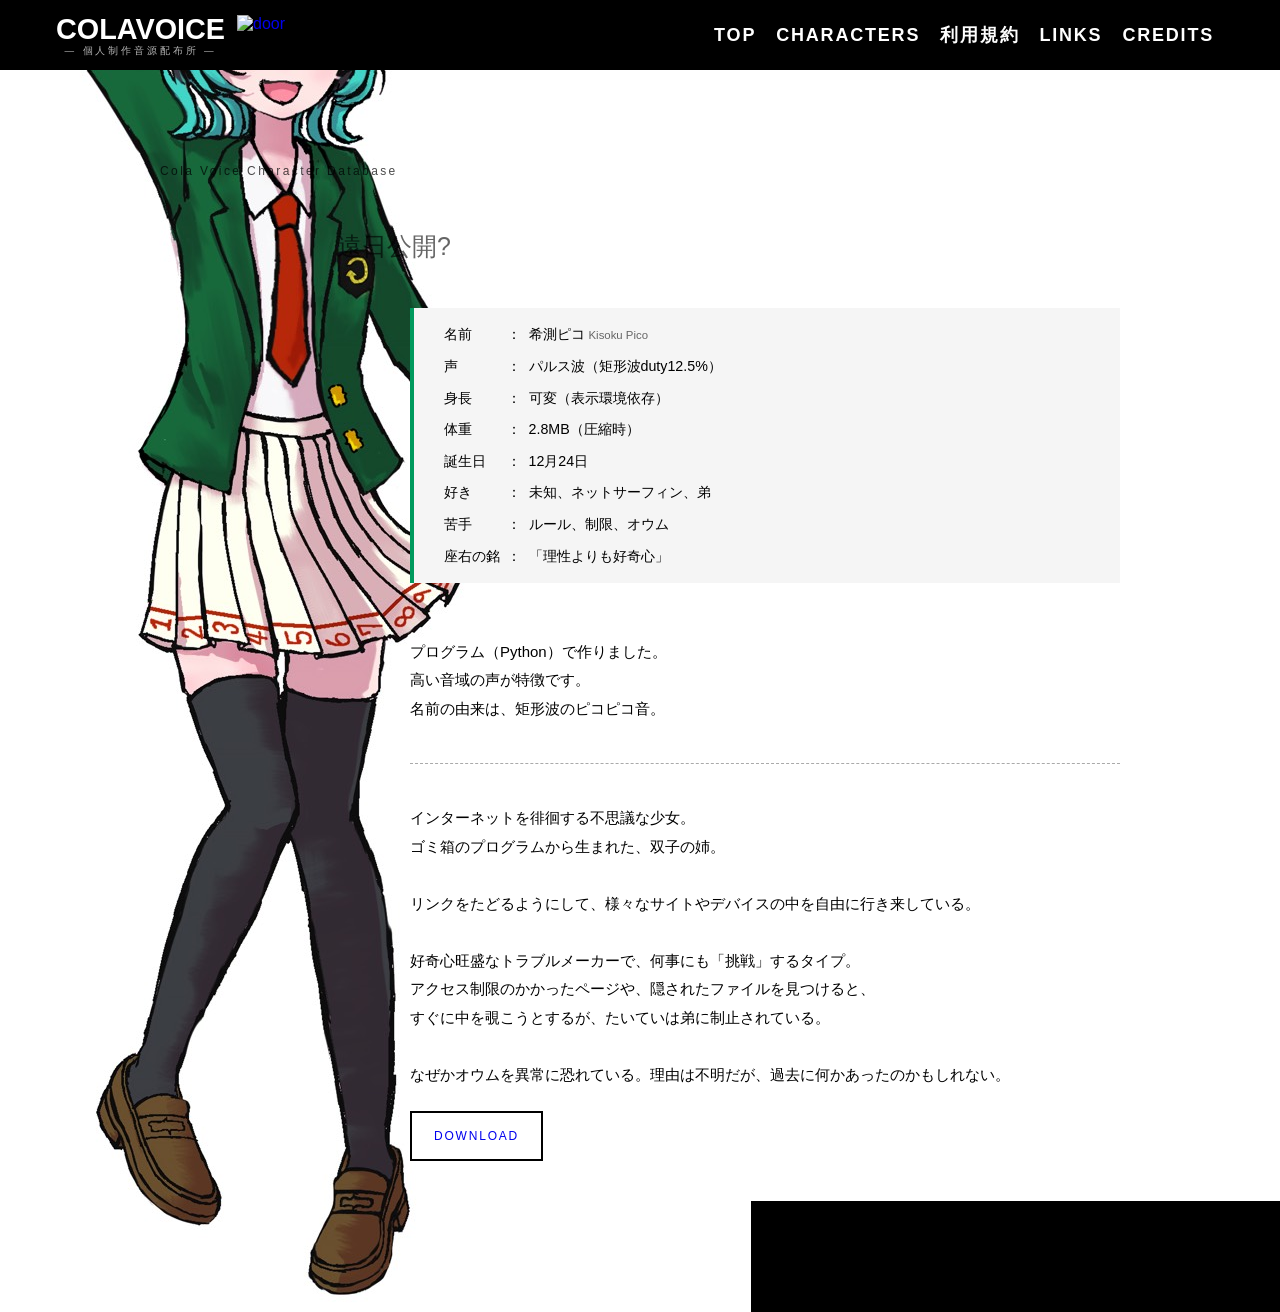
==== characters.html @ f5802f95 "Update characters.html" ====
<!DOCTYPE html>
<html lang="ja">
<head>
  <meta charset="UTF-8">
  <title>キャラクター | COLAVOICE</title>
  <meta name="viewport" content="width=device-width, initial-scale=1.0">
  <link rel="stylesheet" href="index.css">
  <link rel="icon" href="images/favicon.ico">
</head>

<body>


<div id="header"></div>

<main class="content">
<section>
  <div class="page-title">
    <h2>CHARACTERS</h2>
    <p class="page-sub">Cola Voice Character Database</p>
  </div>

  <!-- 選択ボタン -->
  <div class="char-buttons">
    <span class="char-btn" data-target="pico">希測ピコ</span>
    <!-- <span class="char-btn" data-target="atto">希測アト</span> -->
    <span class="char-btn" data-target="itsuki">遠日公開?</span>
  </div>

  <!-- ピコ -->
  <div class="char-detail" id="pico">
    <div class="char-layout">
      <div class="char-image">
        <img src="images/pico.jpg" alt="ピコ" class="char-img">
      </div>
      <div class="char-text">
        <div class="profile">
          <div class="label">名前</div><div class="colon">：</div><div>希測ピコ<span class="reading">Kisoku Pico</span></div>

          <div class="label">声</div><div class="colon">：</div><div>パルス波（矩形波duty12.5%）</div>

          <div class="label">身長</div><div class="colon">：</div><div>可変（表示環境依存）</div>

          <div class="label">体重</div><div class="colon">：</div><div>2.8MB（圧縮時）</div>

          <div class="label">誕生日</div><div class="colon">：</div><div>12月24日</div>

          <div class="label">好き</div><div class="colon">：</div><div>未知、ネットサーフィン、弟</div>

          <div class="label">苦手</div><div class="colon">：</div><div>ルール、制限、オウム</div>

          <div class="label">座右の銘</div><div class="colon">：</div><div>「理性よりも好奇心」</div>
        </div>

        <p><br>
          プログラム（Python）で作りました。<br>
          高い音域の声が特徴です。<br>
          名前の由来は、矩形波のピコピコ音。

          <hr class="separator">
          インターネットを徘徊する不思議な少女。<br>
          ゴミ箱のプログラムから生まれた、双子の姉。<br><br>

          リンクをたどるようにして、様々なサイトやデバイスの中を自由に行き来している。<br><br>

          好奇心旺盛なトラブルメーカーで、何事にも「挑戦」するタイプ。<br>
          アクセス制限のかかったページや、隠されたファイルを見つけると、<br>
          すぐに中を覗こうとするが、たいていは弟に制止されている。<br><br>

          なぜかオウムを異常に恐れている。理由は不明だが、過去に何かあったのかもしれない。<br>
        </p>

        <a href="#">DOWNLOAD</a>
      </div>
    </div>
  </div>

  <!-- アト -->
  <div class="char-detail" id="atto">
    <div class="char-layout">
      <div class="char-image">
        image here
      </div>
      <div class="char-text">
        <div class="profile">
          
          <div class="label">名前</div><div class="colon">：</div><div>希測アト<span class="reading">Kisoku Atto</span></div>

          <div class="label">声</div><div class="colon">：</div><div>加工矩形波</div>

          <div class="label">身長</div><div class="colon">：</div><div>可変（表示環境依存）</div>

          <div class="label">体重</div><div class="colon">：</div><div>未定</div>

          <div class="label">誕生日</div><div class="colon">：</div><div>◯月◯日</div>

          <div class="label">好き</div><div class="colon">：</div><div>不変、引きこもり、姉</div>

          <div class="label">苦手</div><div class="colon">：</div><div>慣れないこと、クソコード</div>

          <div class="label">座右の銘</div><div class="colon">：</div><div>「やる後悔よりやらない後悔」</div>
          
        </div>

        <p><br>
          新たな母音と、<br>
          ピコのときに作った子音を再利用して制作中。<br>

          <hr class="separator">
          インターネットに存在する不思議な少年。<br>
          没になり、放置されていたコードから生まれた存在。<br><br>

          リンクをたどるようにして、様々なサイトやデバイスの中を自由に行き来できる。<br><br>

          基本的に自分から行動しない性格で、ピコのサポート役。<br>
          普段は何もせずメモリの奥で眠っているが、<br>
          頻繁に姉の「例外」な行動で無理やり表に出される。<br>
          内心少しだけそれを待っているらしい。
        </p>

        <a href="#">DOWNLOAD</a>
      </div>
    </div>
  </div>

  <!-- 作成中 -->
  <div class="char-detail" id="itsuki">
    <div class="char-layout">
      <div class="char-image">
        Coming someday?
      </div>
      <div class="char-text">
          Coming someday?
      <!-- <div class="char-text">
        <div class="profile">
          <div class="label">名前</div><div class="colon">：</div><div>音月<span class="reading">Itsuki</span></div>

          <div class="label">身長</div><div class="colon">：</div><div>90cm</div>

          <div class="label">体重</div><div class="colon">：</div><div>30kg</div>

          <div class="label">誕生日</div><div class="colon">：</div><div>1月1日</div>

          <div class="label">好きなもの</div><div class="colon">：</div><div>オウム　希測姉弟</div>

          <div class="label">嫌いなもの</div><div class="colon">：</div><div>運動</div>

          <div class="label">座右の銘</div><div class="colon">：</div><div>神のみそ汁</div>
        </div>

        <p><br>
          私cracksyの声の母音と、<br>
          人工子音を結合して制作中。<br>

          <hr class="separator">

          ただの少年。<br>
          希測姉弟が生まれた没プログラムの作成者。<br>
          あと一応二人の保護者。<br><br>

          なぜかオウムを信仰しており、鯖を捧げている。<br>
          
          二人のことを画面越しに見守ってる。<br><br>
        </p>

        <a href="#">DOWNLOAD</a> -->
      </div>
    </div>
  </div>

</section>
</main>

<div id="footer"></div>

<script src="commons/common.js"></script>
<script>
const buttons = document.querySelectorAll(".char-btn");
const details = document.querySelectorAll(".char-detail");

buttons.forEach(btn => {
  btn.addEventListener("click", () => {
    const targetId = btn.dataset.target;

    details.forEach(d => d.style.display = "none");
    document.getElementById(targetId).style.display = "block";

    buttons.forEach(b => b.classList.remove("active"));
    btn.classList.add("active");
  });
});

document.getElementById("pico").style.display = "block";
buttons[0].classList.add("active");
</script>

</body>
</html>
---- index.css ----
@font-face {
  font-family: "HackGen";
  src: url("fonts/HackGen-Regular.woff2") format("woff2");
  font-weight: 400;
  font-style: normal;
}

@font-face {
  font-family: "HackGen";
  src: url("fonts/HackGen-Bold.woff2") format("woff2");
  font-weight: 700;
  font-style: normal;
}



* {
  margin: 0;
  cursor: auto;
}

/* オーバースクロール時に裏側（html）の白が見えないようにする。
   本文は白のままにしたいため `html` を黒、`body` を白に分けて指定します。 */
html {
  background-color: #000; /* 裏側（オーバースクロールで見える層）を黒に */
  min-height: 100vh;
}

body {
  background-color: #fff; /* ページ本文は白を維持 */
  overscroll-behavior-x: none;
  font-family:
    "HackGen",
    sans-serif;
}

header {
  position: fixed;
  top: 0;
  left: 0;
  right: 0;
  width: 100%;
  height: 70px;
  color: white;
  background-color: black;
  z-index: 1000;
}

footer {
  bottom: 0;
  left:0;
  right:0;
  width: 100%;
  padding: 6px 0;
  text-align: center;
  background: black;
  color: white;
  font-size: 14px;
}

main {
  padding: 90px 16px 40px;
  margin-top: 70px;
}

.content {
  max-width: 960px;   /* ← 右が空かない */
  margin: 0 auto;     /* 中央寄せ */
  line-height: 1.9;
  font-size: 15px;
}

.nav {
  display: flex;
  align-items: center;       /* 縦中央 */
  justify-content: space-between; /* ← ここが重要 */  /* 横中央 */
  height: 100%;              /* liの高さを継承 */
  padding: 0 16px;  
}

.title-wrap{
  display:flex;
  align-items:center;
}

.site-title {
  display: flex;
  flex-direction: column;
  line-height: 1.1;
  margin-left:40px;
  color:#FFFFFF;
}

.site-title .main {
  font-size: 1.8rem;
  font-weight: bold;
}

a {
  cursor:pointer;
  text-decoration: none;   /* 下線を消す */
}

/* 例外 */
.site-title .label a{
  cursor:auto;
}

.site-title .main a ,
.site-title .main a:visited {
  color: inherit;          /* 訪問済みでも色を変えない */
}

a.link,
a.link:visited {
  font-size: 0.8rem;
  text-decoration: underline;
  color: #019e91fa;
}


.site-title .sub {
  font-size: 0.6rem;
  opacity: 0.7;
  letter-spacing:0.3em;
  text-align: center;
}

/* サイトタイトル横の隠しボタン */
.label{
  display:flex;
  margin-left: 12px;
  align-items:center;
}

.label a img{
  display:block;
  height:40px;
  width:auto;
  object-fit:contain;
}

.menu {
  display: flex;     /* 横並び */
  list-style: none;
  font-size: 18px;
  margin: 0;
  padding: 20px 30px;
  justify-content: flex-end;
  text-align: center;
}

.menu li {
  margin-right: 20px;
  display: flex;
  align-items: center;
}

.menu li img {
  display: block;
  height: 30px;
  width: auto;
  object-fit: contain;
}

.menu a {
  color: white;
  font-weight: bold;
  text-decoration: none;
  letter-spacing: 0.1em;
  cursor: pointer;
}

.menu a:hover {
  color: #ffeb3b;
}

.menu-btn {
  font-family: "JetBrains Mono", "Fira Code";
  background: none;
  border: none;
  color:#FFFFFF;

  pointer-events: none; 
  display: none;
  align-items: center;
  justify-content: space-between;
  gap: 0.6em;  /* ← 左右に分かれる余白を確保 */
}

.menu-btn .var {
  display:none;
  font-size: 0.75em;
  font-weight: bold;
  opacity: 0.8;
  letter-spacing: 0.1em;
  margin-right: 0.1em;
}

.menu-btn .op {
  display:none;
  font-weight: bold;
  font-size: 2.5em;
  cursor: pointer;
  pointer-events: auto; 
}



.page-title {
  margin-bottom: 2em;
}

.page-title h2 {
  font-size: 28px;
  letter-spacing: 0.15em;
  margin-bottom: 0.6em;
}

.page-sub {
  font-size: 12px;
  opacity: 0.7;
  letter-spacing: 0.2em;
}

.news {
  margin-top: 60px;
  padding-top: 20px;
  border-top: 1px solid #444;
}

.news h2 {
  font-size: 1.4rem;
  margin-bottom: 15px;
}

.news-list {
  list-style: none;
  padding: 0;
}

.news-list li {
  margin-bottom: 10px;
  font-size: 0.95rem;
}

.news-list time {
  color: #888;
  margin-right: 10px;
}


.char-buttons {
  display: flex;
  gap: 1em;
  margin-top: 1.5em;
  margin-bottom: 1.5em;
  flex-wrap: nowrap;        /* 折り返さない */
  overflow-x: auto;        /* 横スクロール */
  white-space: nowrap;

  -webkit-overflow-scrolling: touch; /* iOS 慣性 */
}


.char-btn {
  font-size:25px;
  padding: 0.4em 0.8em;
  cursor: pointer;
  user-select: none;
  transition: color 0.2s;
  color: #000000;  /* 通常文字色 */
  background: none; /* 背景なし */
  border: none;     /* 枠もなし */
  border-bottom: 2px solid transparent; /* 通常は見えない */
  padding-bottom: 6px;                  /* 線との距離を確保 */
  transition: border-color 0.2s;
}



.char-btn:hover {
   /* ホバー時の色 */
   background: #EFEFEF;
}

.char-btn.active {
  border-bottom-color: currentColor;
}

.char-detail {
  display: none;
  margin-top: 2em;
}

/* 画像＋テキスト */
.char-layout {
  display: flex;
  gap: 28px;
  align-items: flex-start;
}

/* 画像スペース */
.char-image {
  width: 220px;
  min-width: 220px;
  height: 300px;
  background: #eaeaea;
  border: 1px dashed #aaa;
  display: flex;
  align-items: center;
  justify-content: center;
  font-size: 12px;
  color: #666;
}
.char-detail a {
  display: inline-block;
  margin-top: 1.8em;
  padding: 12px 22px;
  font-size: 12px;
  letter-spacing: 0.15em;
  text-decoration: none;
  border: 2px solid #000;
  transition: all 0.2s ease;
}

.char-detail a:hover {
  background: #000;
  color: #fff;
  transform: translateY(-5px);
}

.char-name {
  font-family: monospace;
  font-size: 2.0em;
  font-weight: bold;
  margin-bottom: 0.6em;
}

/* テキスト */
.char-text {
  flex: 1;
  min-width: 0;
}


.profile {
  display: grid;
  grid-template-columns: max-content 1em 1fr;
  row-gap: 6px;
  column-gap: 0.5em;
  background: #f5f5f5;
  padding: 14px 18px;
  margin-bottom: 1.8em;
  border-left: 4px solid #000;
  font-family: sans-serif;
  font-size: 0.95em;
  line-height: 1.8;
}

.label {
  text-align: left;
}

.colon {
  text-align: center;
}
#pico .profile {
  border-left-color: #009A5D;
}

#atto .profile {
  border-left-color: #93b000;
}

.reading {
  font-size: 0.8em;
  color: #666;
  margin-left: 4px;
}

.char-btn[data-target="itsuki"]{
  opacity:0.6;
}
.char-btn[data-target="pico"].active {
  color: #009A5D;
}

.char-btn[data-target="atto"].active {
  color: #93b000;
}

.note {
  font-size: 0.9em;
  color: #666;
}

h4.allow {
  font-size: 1.0em;
  color: #002ea1;
}

h4.disallow {
  font-size: 1.0em;
  color: #960000;
}


.image-center {
  text-align: center;
  margin-top: 10em;
  margin-bottom: 2em;
}

.reference-sites {
  list-style: disc;
  padding-left: 1.5em;
}

.reference-sites a{
  cursor:pointer;
}


@media (max-width: 800px) {
  header {
    height: 60px;
  }
    
  .site-title{
    margin-left:20px;
  }
  .site-title .main{
    font-size: 1.0rem;
  }
  .site-title .sub{
    display:none;
  }
    
  .menu {
    display: none;
  }

  .menu-btn{
    display: flex;
  }
  .menu-btn .var{
    display: flex;
  }

  .menu-btn .op{
    display: block;
  }
  .menu.show {
    display: flex;           /* 縦並びにする場合 */
    flex-direction: column;
    position: absolute;
    top: 60px;               /* ヘッダー下に表示 */
    right: 12px;
    background: #000;
    padding: 10px 16px;
    border-radius: 4px;
    z-index: 1001;
  }

  .menu.show li {
    margin: 8px 0;
  }

  main{
    padding: 70px 12px 32px;
  }

  .content {
    font-size: 14px;
  }

  .char-layout {
    flex-direction: column;
    gap: 16px;
  }

  .char-image {
    width: 100%;
    min-width: 0;
    height: 240px;
  }

  .char-btn {
    font-size: 18px;
  }
}

.separator {
  border: none;
  border-top: 1px dashed #aaa;
  margin: 40px 0;
}

h3 {
  margin-top: 2em;
  margin-bottom: 0.8em;
}

h3 span {
  border-bottom: 1px solid #000;
}

h4 {
  margin: 30px 0 5px 0;
}
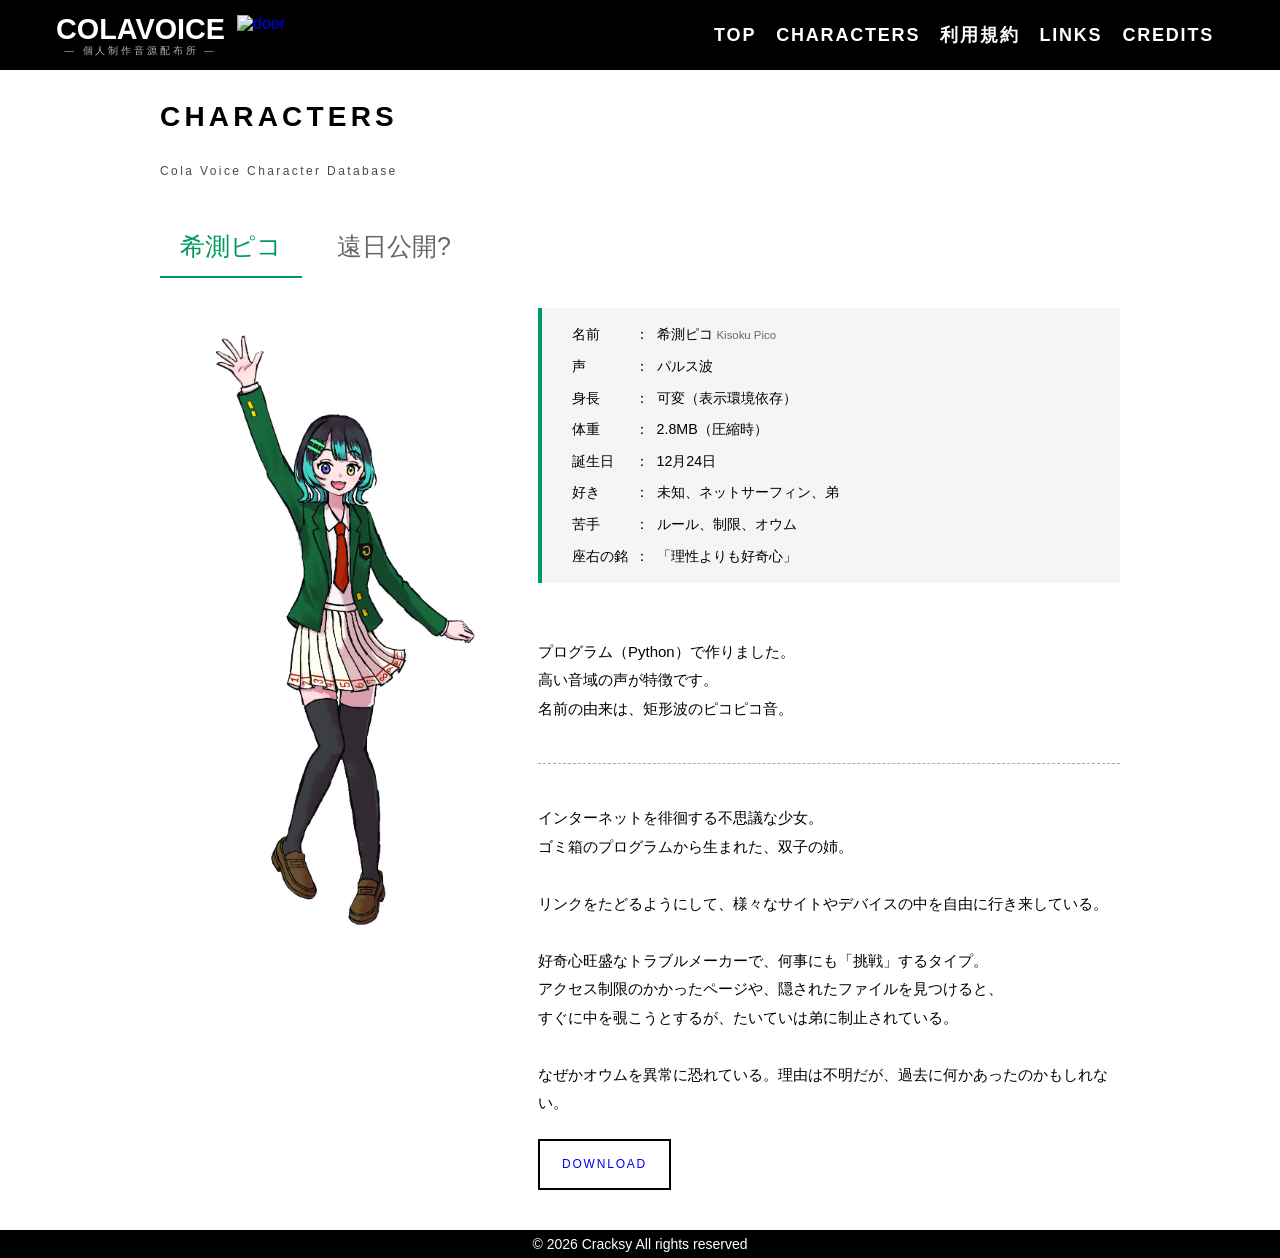
==== commit 3d6bd4af: "Update characters.html" ====
--- a/characters.html
+++ b/characters.html
@@ -37,7 +37,7 @@
         <div class="profile">
           <div class="label">名前</div><div class="colon">：</div><div>希測ピコ<span class="reading">Kisoku Pico</span></div>
 
-          <div class="label">声</div><div class="colon">：</div><div>パルス波（矩形波duty12.5%）</div>
+          <div class="label">声</div><div class="colon">：</div><div>パルス波</div>
 
           <div class="label">身長</div><div class="colon">：</div><div>可変（表示環境依存）</div>
 
--- a/index.css
+++ b/index.css
@@ -302,17 +302,17 @@
 
 /* 画像スペース */
 .char-image {
-  width: 220px;
+  width: 350px;
   min-width: 220px;
-  height: 300px;
-  background: #eaeaea;
-  border: 1px dashed #aaa;
-  display: flex;
-  align-items: center;
-  justify-content: center;
-  font-size: 12px;
-  color: #666;
-}
+  height: 700px;
+  display: block;
+}
+
+.char-img {
+  max-width: 100%;
+  height: auto;
+}
+
 .char-detail a {
   display: inline-block;
   margin-top: 1.8em;
@@ -373,6 +373,8 @@
   border-left-color: #93b000;
 }
 
+
+
 .reading {
   font-size: 0.8em;
   color: #666;
@@ -476,14 +478,22 @@
   }
 
   .char-layout {
+    display: flex;
     flex-direction: column;
-    gap: 16px;
   }
 
   .char-image {
+    width: 50%;
+    min-width: 0;
+    height: auto;
+    overflow: hidden;
+    justify-content: center;
+  }
+
+  .char-img {
     width: 100%;
-    min-width: 0;
-    height: 240px;
+    height: 100%;
+    object-fit: contain;
   }
 
   .char-btn {
@@ -508,4 +518,4 @@
 
 h4 {
   margin: 30px 0 5px 0;
-}+}
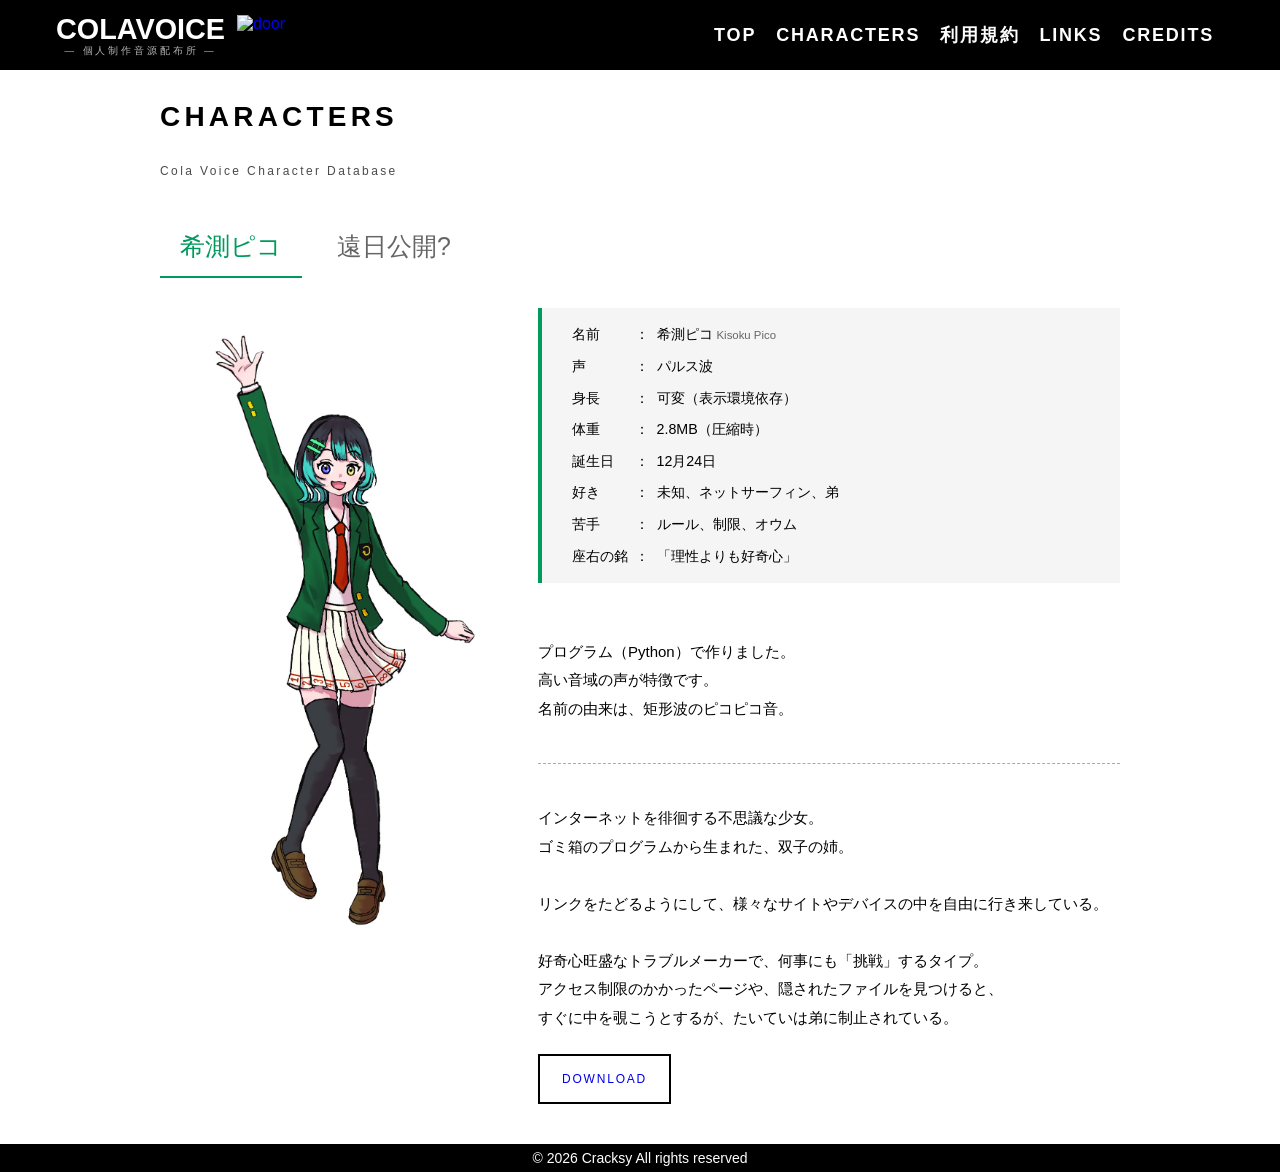
==== commit 5744b0d6: "Update characters.html" ====
--- a/characters.html
+++ b/characters.html
@@ -65,12 +65,10 @@
 
           好奇心旺盛なトラブルメーカーで、何事にも「挑戦」するタイプ。<br>
           アクセス制限のかかったページや、隠されたファイルを見つけると、<br>
-          すぐに中を覗こうとするが、たいていは弟に制止されている。<br><br>
-
-          なぜかオウムを異常に恐れている。理由は不明だが、過去に何かあったのかもしれない。<br>
+          すぐに中を覗こうとするが、たいていは弟に制止されている。<br>
         </p>
 
-        <a href="#">DOWNLOAD</a>
+        <a href="voice_sources/希測ピコver1.0.0.zip">DOWNLOAD</a>
       </div>
     </div>
   </div>
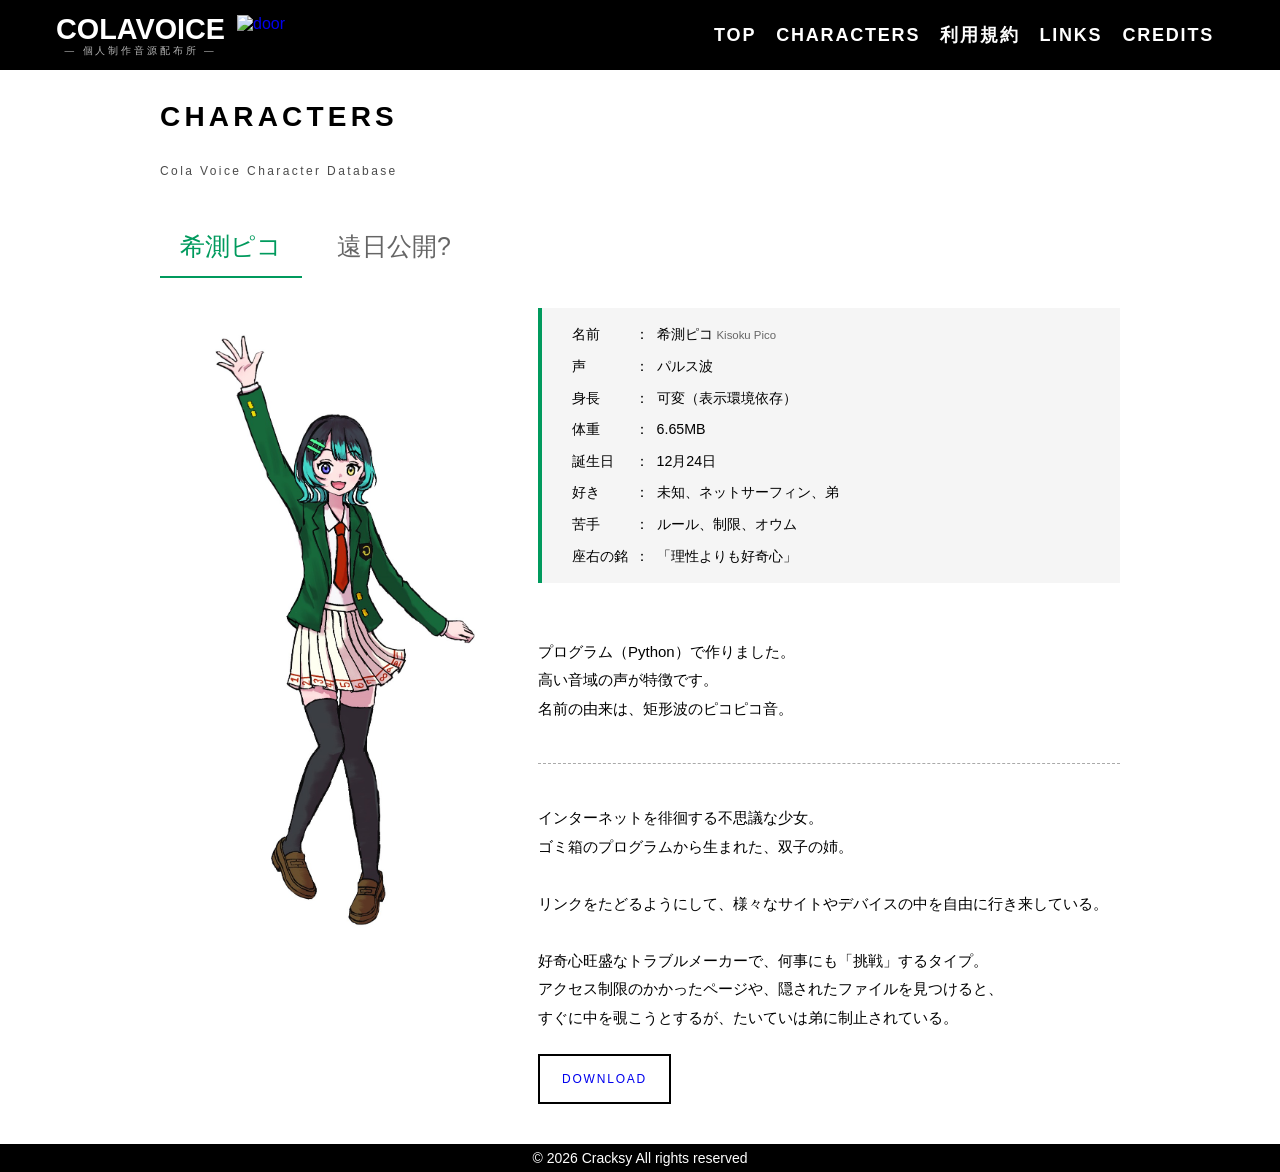
==== commit b561bc79: "Update characters.html" ====
--- a/characters.html
+++ b/characters.html
@@ -41,7 +41,7 @@
 
           <div class="label">身長</div><div class="colon">：</div><div>可変（表示環境依存）</div>
 
-          <div class="label">体重</div><div class="colon">：</div><div>2.8MB（圧縮時）</div>
+          <div class="label">体重</div><div class="colon">：</div><div>6.65MB</div>
 
           <div class="label">誕生日</div><div class="colon">：</div><div>12月24日</div>
 
--- a/index.css
+++ b/index.css
@@ -483,7 +483,7 @@
   }
 
   .char-image {
-    width: 50%;
+    width: 100%;
     min-width: 0;
     height: auto;
     overflow: hidden;
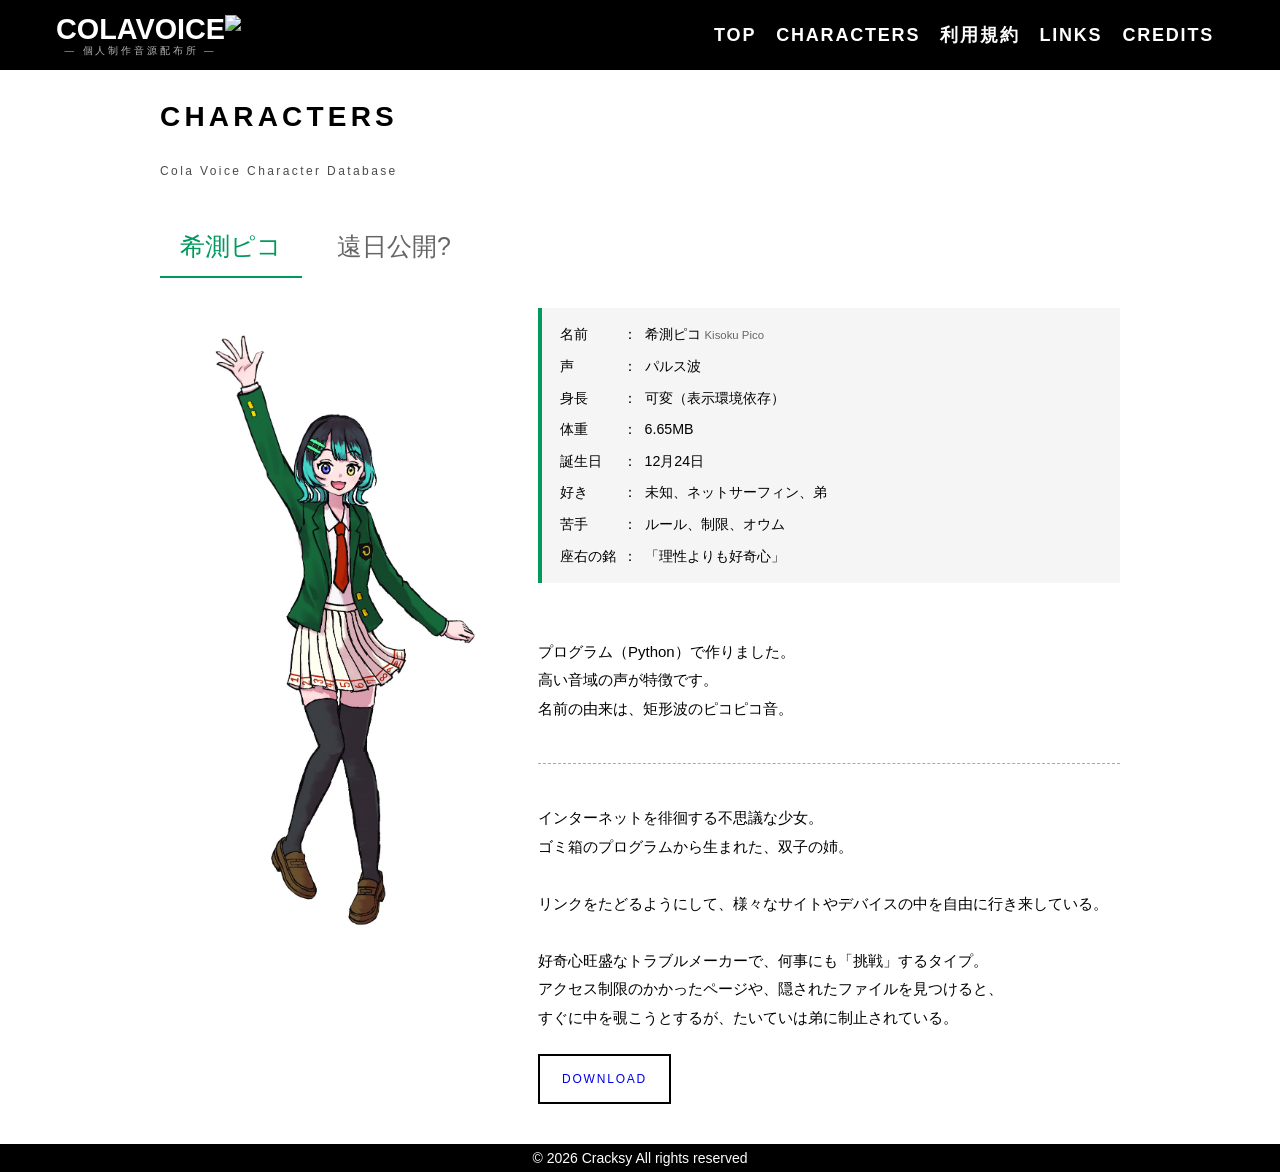
==== commit cef22103: "Update characters.html" ====
--- a/characters.html
+++ b/characters.html
@@ -68,7 +68,7 @@
           すぐに中を覗こうとするが、たいていは弟に制止されている。<br>
         </p>
 
-        <a href="voice_sources/希測ピコver1.0.0.zip">DOWNLOAD</a>
+        <a href="voice_sources/希測ピコver1.0.1.zip">DOWNLOAD</a>
       </div>
     </div>
   </div>
--- a/index.css
+++ b/index.css
@@ -101,10 +101,6 @@
   text-decoration: none;   /* 下線を消す */
 }
 
-/* 例外 */
-.site-title .label a{
-  cursor:auto;
-}
 
 .site-title .main a ,
 .site-title .main a:visited {
@@ -126,14 +122,8 @@
   text-align: center;
 }
 
-/* サイトタイトル横の隠しボタン */
-.label{
-  display:flex;
-  margin-left: 12px;
-  align-items:center;
-}
-
-.label a img{
+
+.label img{
   display:block;
   height:40px;
   width:auto;
@@ -221,6 +211,15 @@
   font-size: 12px;
   opacity: 0.7;
   letter-spacing: 0.2em;
+}
+
+
+.colavoice_icon img {
+  display: block;
+  padding: 20px;
+  margin: auto;
+  width: 80%;
+  height: auto;
 }
 
 .news {
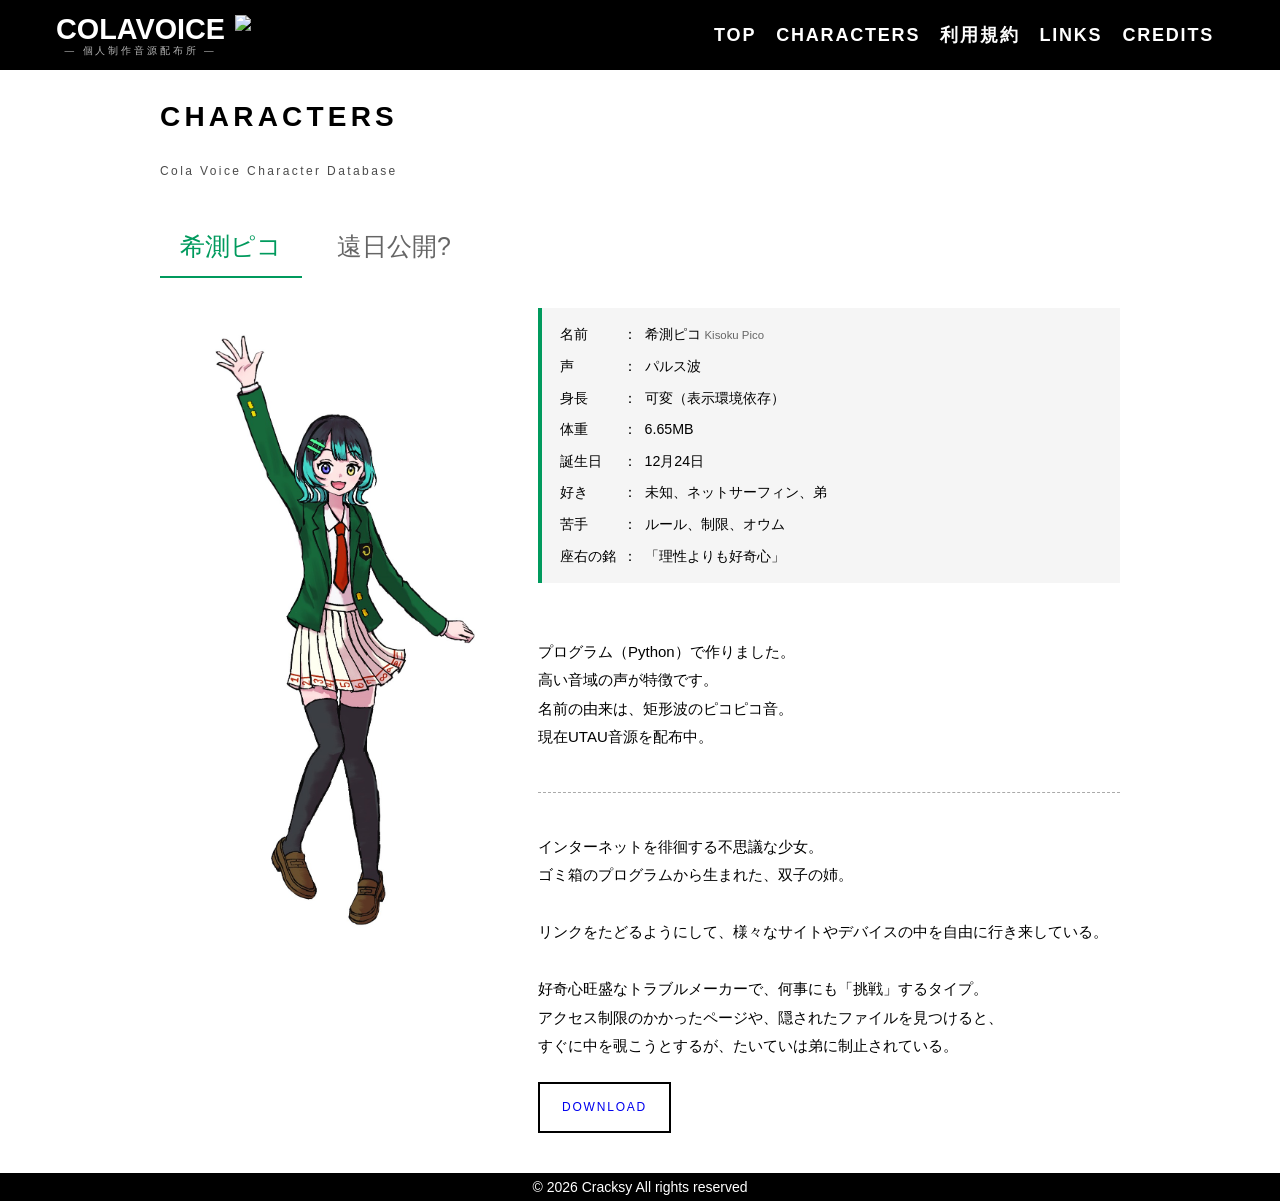
==== commit 33653a01: "Update characters.html" ====
--- a/characters.html
+++ b/characters.html
@@ -55,7 +55,8 @@
         <p><br>
           プログラム（Python）で作りました。<br>
           高い音域の声が特徴です。<br>
-          名前の由来は、矩形波のピコピコ音。
+          名前の由来は、矩形波のピコピコ音。<br>
+          現在UTAU音源を配布中。
 
           <hr class="separator">
           インターネットを徘徊する不思議な少女。<br>
--- a/index.css
+++ b/index.css
@@ -127,6 +127,7 @@
   display:block;
   height:40px;
   width:auto;
+  margin:10px;
   object-fit:contain;
 }
 
